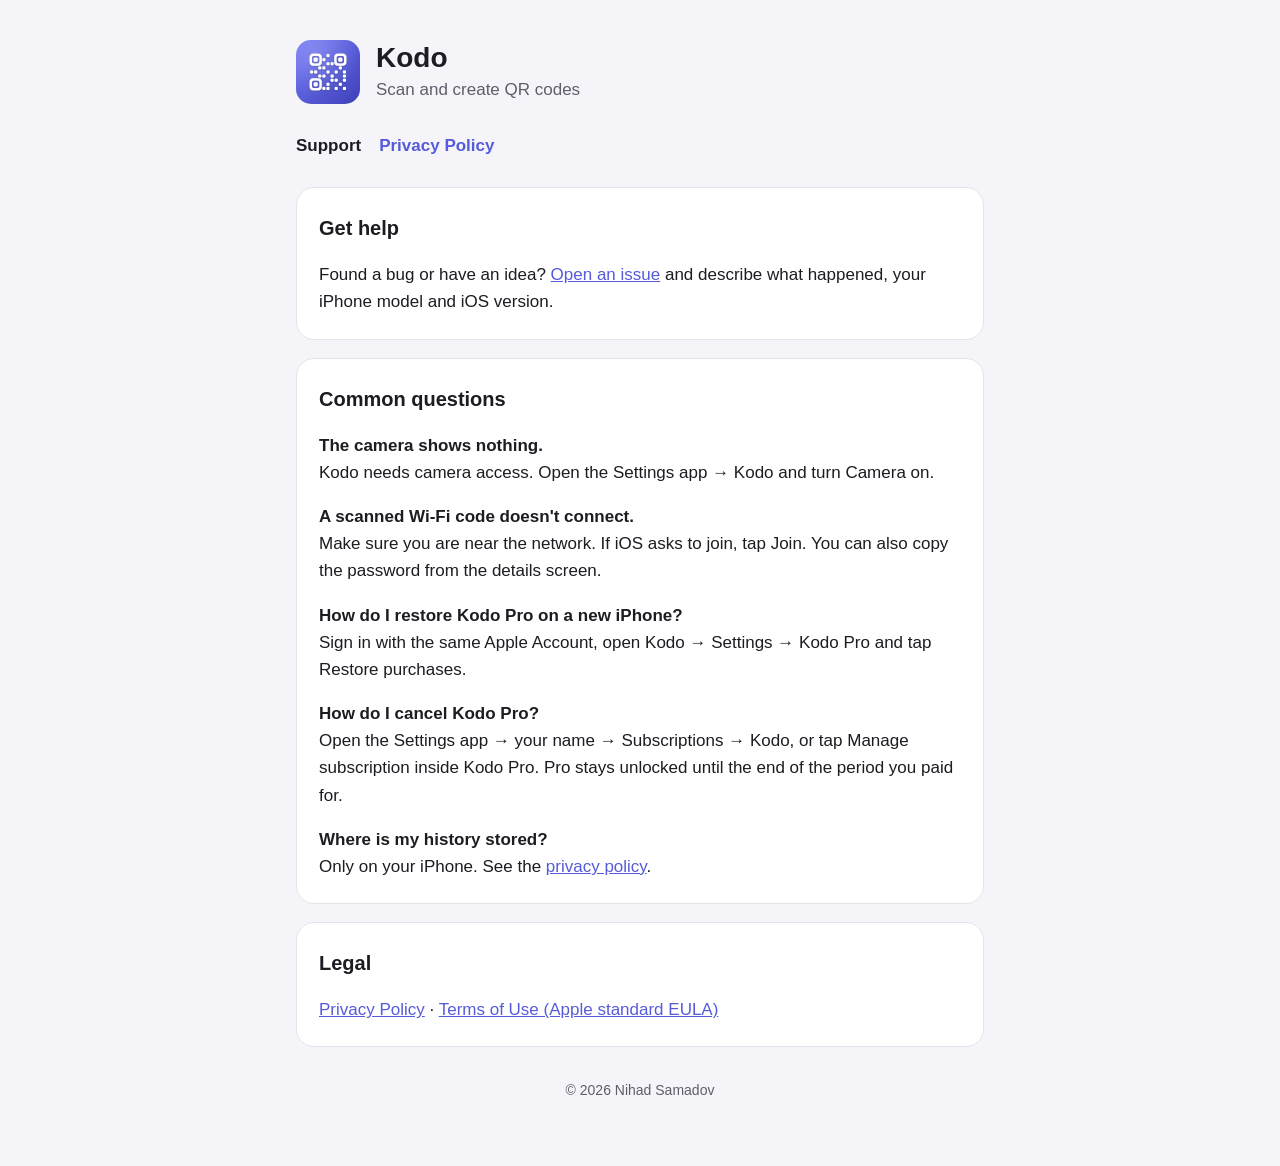
==== index.html @ 6e832976 "Add Kodo privacy policy and support page Co-Authored-By: Claude Opus 5.5 <noreply@anthropic.com>" ====
<!doctype html>
<html lang="en">
<head>
  <meta charset="utf-8">
  <meta name="viewport" content="width=device-width, initial-scale=1">
  <title>Kodo Support</title>
  <link rel="stylesheet" href="style.css">
</head>
<body>
<main>
  <header>
    <img src="icon.png" alt="Kodo app icon">
    <div>
      <h1>Kodo</h1>
      <p>Scan and create QR codes</p>
    </div>
  </header>

  <nav>
    <a href="./" aria-current="page">Support</a>
    <a href="privacy.html">Privacy Policy</a>
  </nav>

  <section>
    <h2>Get help</h2>
    <p>Found a bug or have an idea? <a href="https://github.com/nihat1337/kodo-legal/issues/new">Open an issue</a>
      and describe what happened, your iPhone model and iOS version.</p>
  </section>

  <section>
    <h2>Common questions</h2>

    <p><strong>The camera shows nothing.</strong><br>
      Kodo needs camera access. Open the Settings app → Kodo and turn Camera on.</p>

    <p><strong>A scanned Wi-Fi code doesn't connect.</strong><br>
      Make sure you are near the network. If iOS asks to join, tap Join. You can also copy the password from the details screen.</p>

    <p><strong>How do I restore Kodo Pro on a new iPhone?</strong><br>
      Sign in with the same Apple Account, open Kodo → Settings → Kodo Pro and tap Restore purchases.</p>

    <p><strong>How do I cancel Kodo Pro?</strong><br>
      Open the Settings app → your name → Subscriptions → Kodo, or tap Manage subscription inside Kodo Pro.
      Pro stays unlocked until the end of the period you paid for.</p>

    <p><strong>Where is my history stored?</strong><br>
      Only on your iPhone. See the <a href="privacy.html">privacy policy</a>.</p>
  </section>

  <section>
    <h2>Legal</h2>
    <p><a href="privacy.html">Privacy Policy</a> ·
      <a href="https://www.apple.com/legal/internet-services/itunes/dev/stdeula/">Terms of Use (Apple standard EULA)</a></p>
  </section>

  <footer>© 2026 Nihad Samadov</footer>
</main>
</body>
</html>
---- style.css ----
:root {
  --bg: #f5f5f9;
  --card: #ffffff;
  --text: #1c1c22;
  --muted: #5e5e6b;
  --accent: #565bdb;
  --line: #e3e3ea;
}

@media (prefers-color-scheme: dark) {
  :root {
    --bg: #0e0e13;
    --card: #1a1a22;
    --text: #f2f2f7;
    --muted: #a3a3b0;
    --accent: #8286f5;
    --line: #2c2c36;
  }
}

* { box-sizing: border-box; }

body {
  margin: 0;
  background: var(--bg);
  color: var(--text);
  font: 17px/1.6 -apple-system, BlinkMacSystemFont, "SF Pro Text", "Helvetica Neue", Arial, sans-serif;
}

main {
  max-width: 720px;
  margin: 0 auto;
  padding: 40px 16px 64px;
}

header { display: flex; align-items: center; gap: 16px; margin-bottom: 28px; }
header img { width: 64px; height: 64px; border-radius: 15px; }
header h1 { margin: 0; font-size: 28px; line-height: 1.2; }
header p { margin: 2px 0 0; color: var(--muted); }

nav { display: flex; gap: 18px; margin-bottom: 28px; }
nav a { color: var(--accent); text-decoration: none; font-weight: 600; }
nav a[aria-current="page"] { color: var(--text); }

section {
  background: var(--card);
  border: 1px solid var(--line);
  border-radius: 18px;
  padding: 6px 22px;
  margin-bottom: 18px;
}

h2 { font-size: 20px; margin: 18px 0 6px; }
.lead { font-size: 20px; font-weight: 600; }
.muted { color: var(--muted); }
a { color: var(--accent); }

table { width: 100%; border-collapse: collapse; margin: 6px 0 16px; }
th, td { text-align: left; vertical-align: top; padding: 10px 8px 10px 0; border-top: 1px solid var(--line); }
th { width: 34%; }

footer { color: var(--muted); font-size: 14px; text-align: center; margin-top: 32px; }
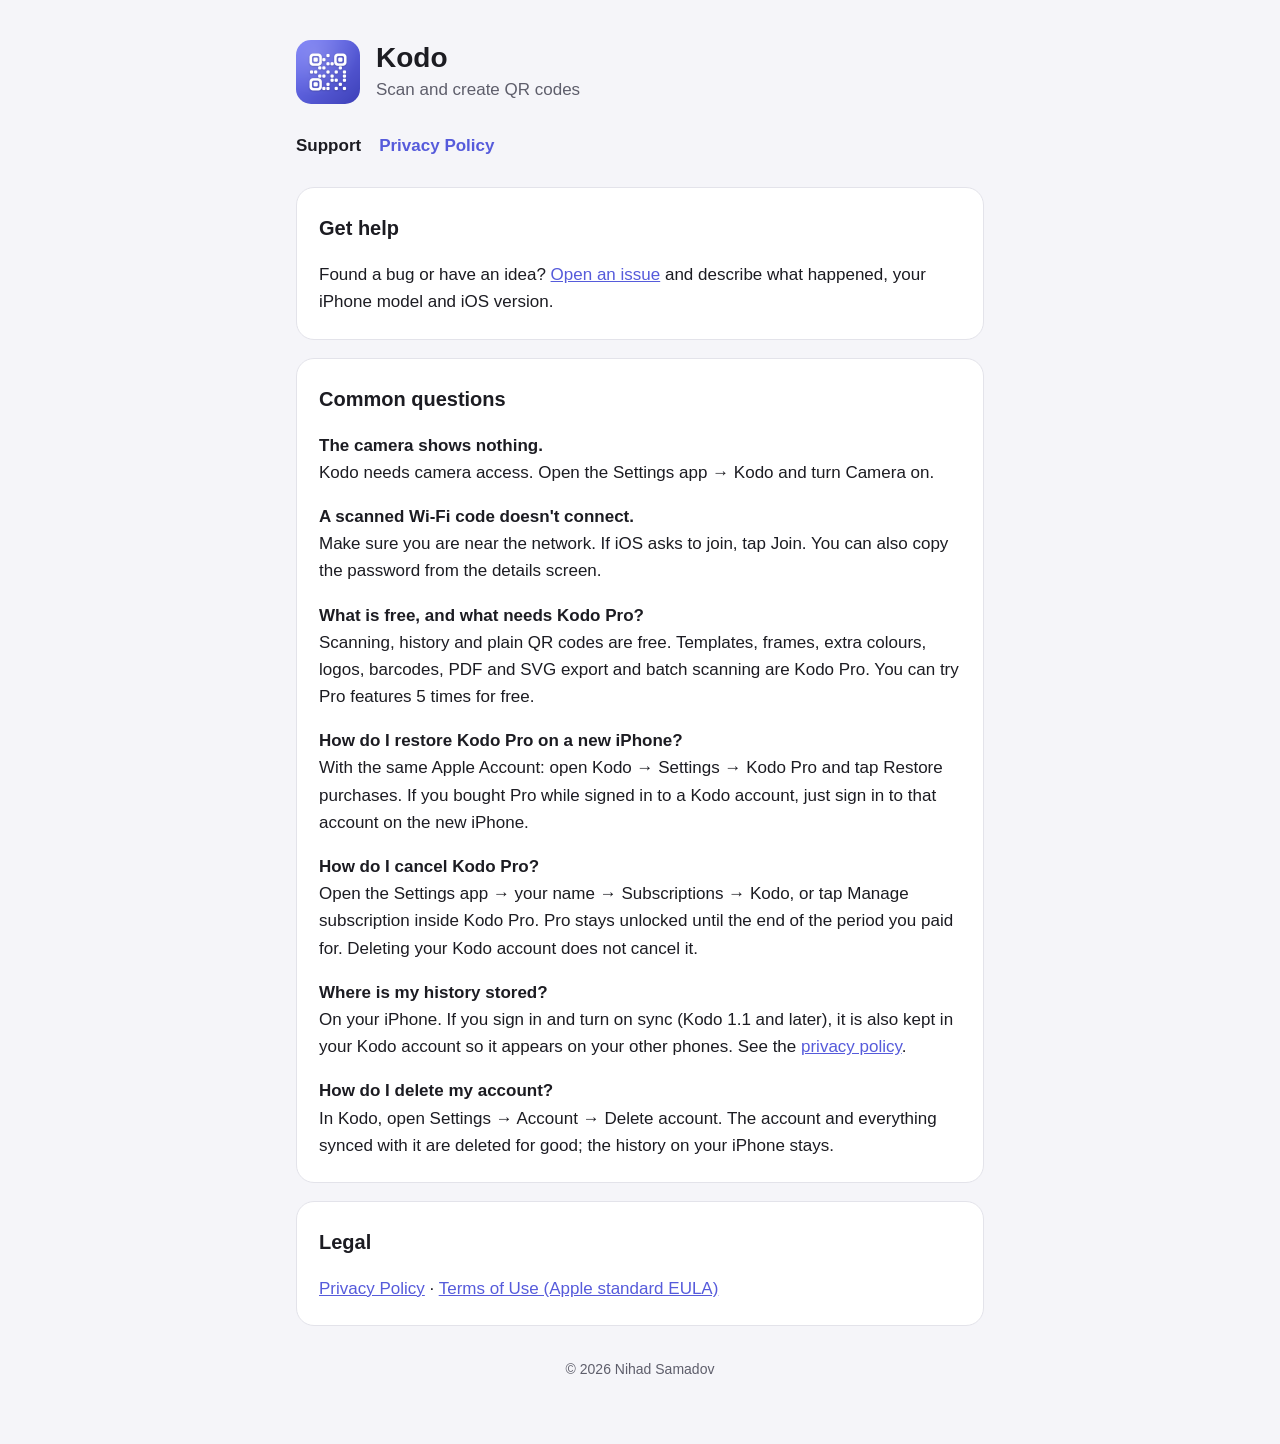
==== commit ce7e5a9e: "Cover the optional Kodo account, sync and Calendar in the privacy policy Co-Authored-By: Claude Opus" ====
--- a/index.html
+++ b/index.html
@@ -36,15 +36,25 @@
     <p><strong>A scanned Wi-Fi code doesn't connect.</strong><br>
       Make sure you are near the network. If iOS asks to join, tap Join. You can also copy the password from the details screen.</p>
 
+    <p><strong>What is free, and what needs Kodo Pro?</strong><br>
+      Scanning, history and plain QR codes are free. Templates, frames, extra colours, logos, barcodes,
+      PDF and SVG export and batch scanning are Kodo Pro. You can try Pro features 5 times for free.</p>
+
     <p><strong>How do I restore Kodo Pro on a new iPhone?</strong><br>
-      Sign in with the same Apple Account, open Kodo → Settings → Kodo Pro and tap Restore purchases.</p>
+      With the same Apple Account: open Kodo → Settings → Kodo Pro and tap Restore purchases.
+      If you bought Pro while signed in to a Kodo account, just sign in to that account on the new iPhone.</p>
 
     <p><strong>How do I cancel Kodo Pro?</strong><br>
       Open the Settings app → your name → Subscriptions → Kodo, or tap Manage subscription inside Kodo Pro.
-      Pro stays unlocked until the end of the period you paid for.</p>
+      Pro stays unlocked until the end of the period you paid for. Deleting your Kodo account does not cancel it.</p>
 
     <p><strong>Where is my history stored?</strong><br>
-      Only on your iPhone. See the <a href="privacy.html">privacy policy</a>.</p>
+      On your iPhone. If you sign in and turn on sync (Kodo 1.1 and later), it is also kept in your Kodo
+      account so it appears on your other phones. See the <a href="privacy.html">privacy policy</a>.</p>
+
+    <p><strong>How do I delete my account?</strong><br>
+      In Kodo, open Settings → Account → Delete account. The account and everything synced with it are
+      deleted for good; the history on your iPhone stays.</p>
   </section>
 
   <section>
